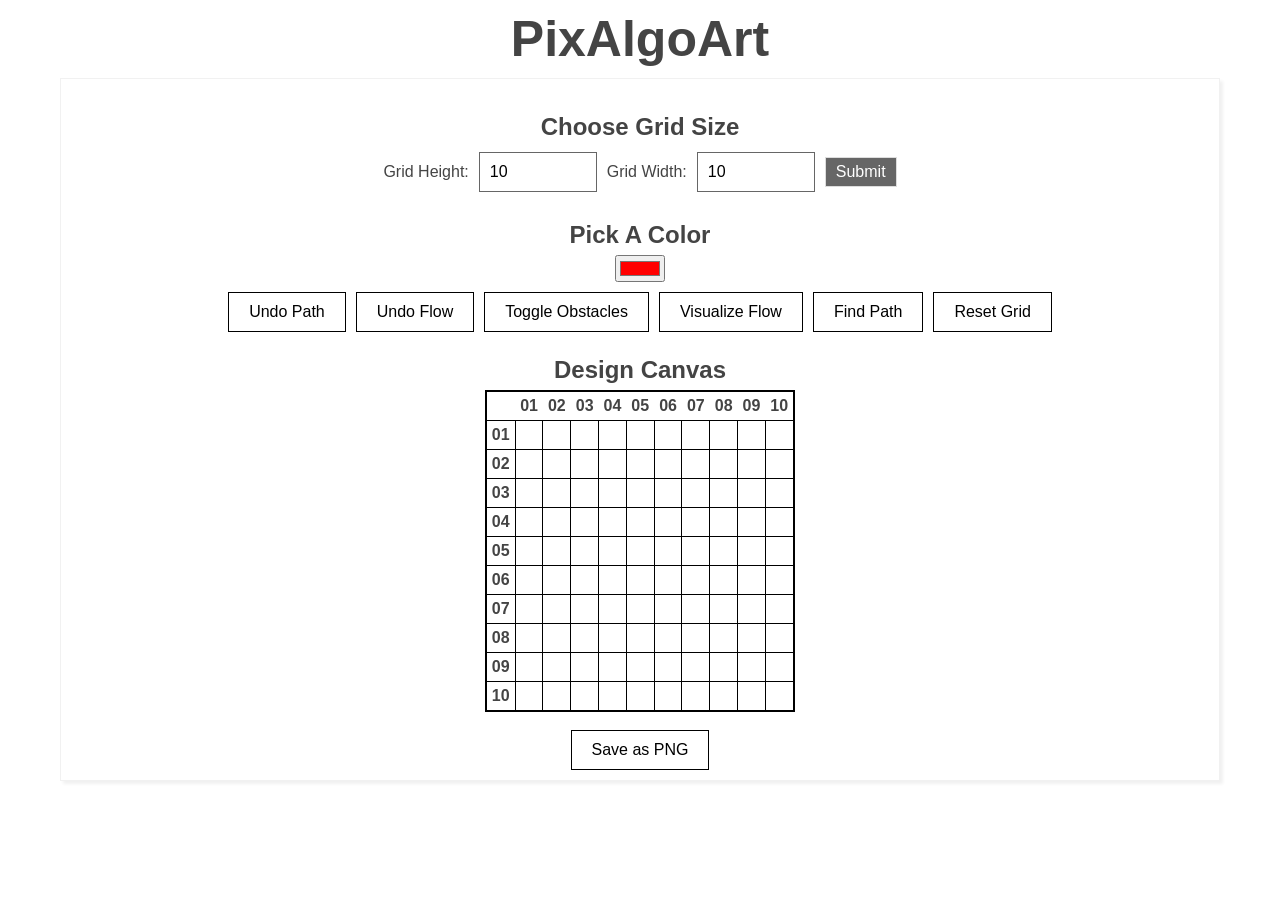
==== index.html @ 0eabc54c "first commit" ====
<!DOCTYPE html>
<html lang="en">
<head>
    <meta charset="UTF-8">
    <meta name="viewport" content="width=device-width, initial-scale=1.0">
    <title>PixAlgoArt</title>
    <link rel="stylesheet" href="styles.css">
</head>
<body>
    <h1>PixAlgoArt</h1>

    <div class="container">
        <h2>Choose Grid Size</h2>
        <form id="sizePicker">
            <label>Grid Height:</label>
            <input type="number" id="inputHeight" name="height" min="1" value="10">
            <label>Grid Width:</label>
            <input type="number" id="inputWidth" name="width" min="1" value="10">
            <button type="submit">Submit</button>
        </form>

        <h2>Pick A Color</h2>
        <input type="color" id="colorPicker" value="#ff0000">
        <div class="button-container">
            <button id="undoBtn">Undo Path</button>
            <button id="undoFlowBtn">Undo Flow</button>
            <button id="obstacleBtn">Toggle Obstacles</button>
            <button id="visualizeFlowBtn">Visualize Flow</button>
            <button id="findPathBtn">Find Path</button>
            <button id="resetBtn">Reset Grid</button>
            
        </div>

       
     
        <h2>Design Canvas</h2>
        <table id="pixelCanvas"></table>

        <br>
        <button id="saveBtn">Save as PNG</button>

        
    </div>

    <script src="script.js"></script>
</body>
</html>
---- styles.css ----
body {
    text-align: center;
    font-family: "Source Sans Pro", sans-serif;
    font-size: 16px;
    color: #444;
}

h1 {
    font-family: "Monoton", sans-serif;
    font-size: 50px;
    margin: 0.2em;
}

h2 {
    margin: 1em 0 0.25em;
}

.obstacle {
    background-color: #000; 
    border: 1px solid #666;  
}

.container {
    margin: 10px auto;
    width: 90%;
    padding: 10px;
    border: 1px solid #f1f1f1;
    box-shadow: 3px 3px 3px 0px #f1f1f1;
    display: flex;
    flex-direction: column;
    justify-content: center;
    align-items: center;
}

#sizePicker {
    display: flex;
    flex-flow: row wrap;
    align-items: center;
}

#sizePicker label {
    margin: 5px 10px 5px 0;
    font-weight: 400;
}

#sizePicker input {
    vertical-align: middle;
    margin: 5px 10px 5px 0;
    padding: 10px;
    border: 1px solid #666;
    font: inherit;
}

input[type="number"] {
    width: 6em;
}

#sizePicker button {
    padding: 5px 10px;
    background-color: #666;
    border: 1px solid #ddd;
    color: white;
    font: inherit;
    font-weight: 400;
}

#sizePicker button:hover {
    background-color: #ccc;
}

table,
tr,
td {
    border: 1px solid black;
}

table {
    border-collapse: collapse;
    margin: 0 auto;
}

tr {
    height: 20px;
}

td {
    width: 20px;
    height: 20px;
    text-align: center;
    vertical-align: middle; 
  }

th {
    text-align: center;
    padding: 5px;
}

button {
    padding: 10px 20px;
    font-size: 16px;
    cursor: pointer;
    border: 1px solid #000000;
    background-color: #ffffff;
    color: rgb(0, 0, 0);
    font-weight: 400;
}
button:hover {
    background-color: #ccc;
}

.table-container {
    display: flex;
    flex-direction: column;
    align-items: center;
}

.table-wrapper {
    display: table;
    width: 100%;
    height: 100%;
    border-collapse: collapse;
}

.button-container {
    display: flex;
    flex-direction: row;
    justify-content: center;
    align-items: center; 
    gap: 10px;
    margin-top: 10px; 
}
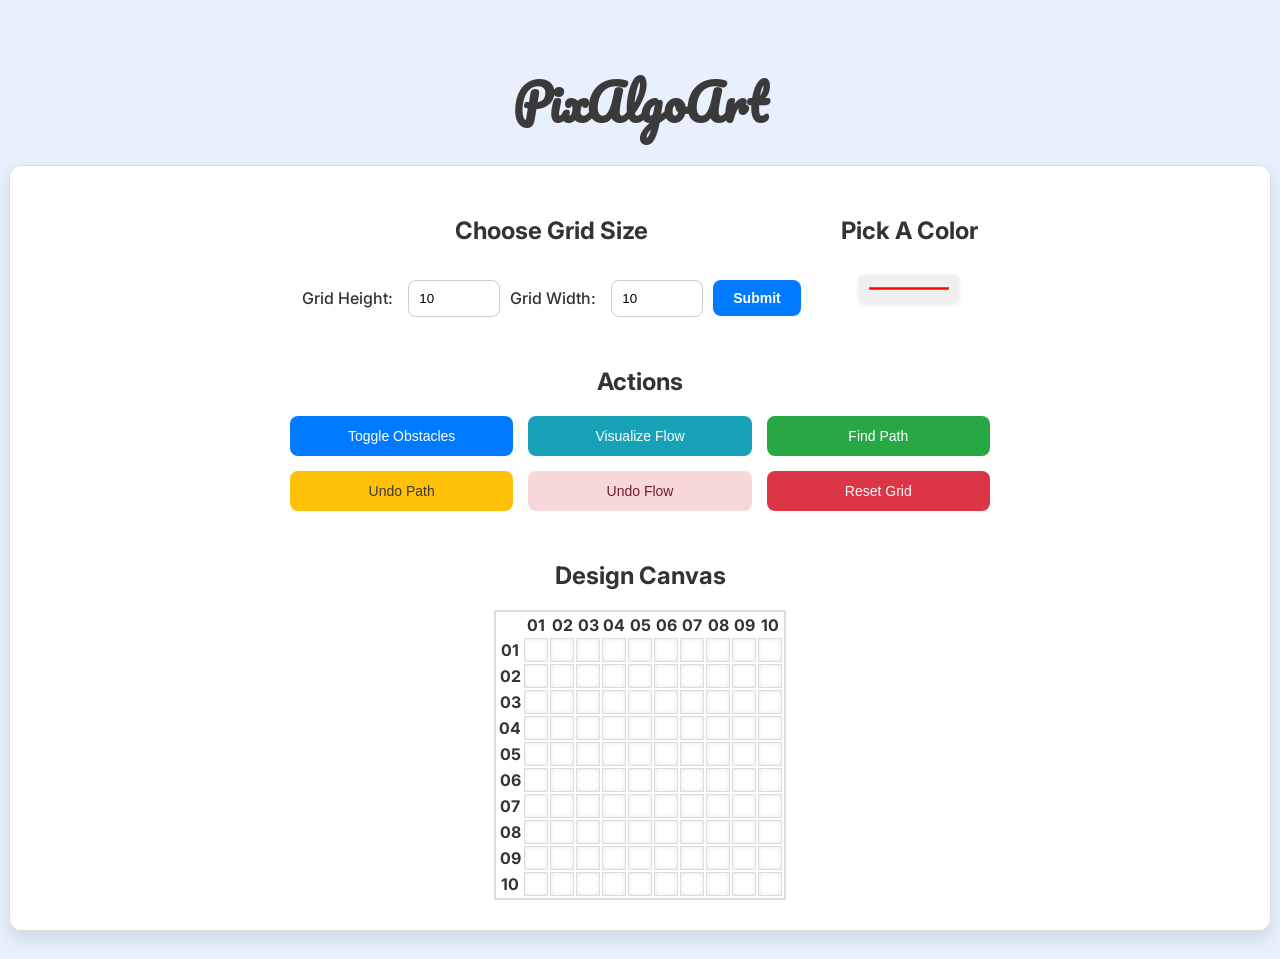
==== commit 720b615e: "Update CSS" ====
--- a/index.html
+++ b/index.html
@@ -5,41 +5,44 @@
     <meta name="viewport" content="width=device-width, initial-scale=1.0">
     <title>PixAlgoArt</title>
     <link rel="stylesheet" href="styles.css">
+    <link href="https://fonts.googleapis.com/css2?family=Inter:wght@400;500;600&family=Pacifico&display=swap" rel="stylesheet">
 </head>
 <body>
     <h1>PixAlgoArt</h1>
 
     <div class="container">
-        <h2>Choose Grid Size</h2>
-        <form id="sizePicker">
-            <label>Grid Height:</label>
-            <input type="number" id="inputHeight" name="height" min="1" value="10">
-            <label>Grid Width:</label>
-            <input type="number" id="inputWidth" name="width" min="1" value="10">
-            <button type="submit">Submit</button>
-        </form>
-
-        <h2>Pick A Color</h2>
-        <input type="color" id="colorPicker" value="#ff0000">
-        <div class="button-container">
-            <button id="undoBtn">Undo Path</button>
-            <button id="undoFlowBtn">Undo Flow</button>
-            <button id="obstacleBtn">Toggle Obstacles</button>
-            <button id="visualizeFlowBtn">Visualize Flow</button>
-            <button id="findPathBtn">Find Path</button>
-            <button id="resetBtn">Reset Grid</button>
+        <div class="top-controls">
+            <div class="grid-controls">
+                <h2>Choose Grid Size</h2>
+                <form id="sizePicker">
+                    <label for="inputHeight">Grid Height:</label>
+                    <input type="number" id="inputHeight" name="height" min="1" value="10">
+                    <label for="inputWidth">Grid Width:</label>
+                    <input type="number" id="inputWidth" name="width" min="1" value="10">
+                    <button type="submit">Submit</button>
+                </form>
+            </div>
             
+            <div class="color-picker-section">
+                <h2>Pick A Color</h2>
+                <input type="color" id="colorPicker" value="#ff0000">
+            </div>
         </div>
 
-       
-     
+        <div class="button-section">
+            <h2>Actions</h2>
+            <div class="button-grid">
+                <button id="obstacleBtn">Toggle Obstacles</button>
+                <button id="visualizeFlowBtn">Visualize Flow</button>
+                <button id="findPathBtn">Find Path</button>
+                <button id="undoBtn">Undo Path</button>
+                <button id="undoFlowBtn">Undo Flow</button>
+                <button id="resetBtn">Reset Grid</button>
+            </div>
+        </div>
+
         <h2>Design Canvas</h2>
         <table id="pixelCanvas"></table>
-
-        <br>
-        <button id="saveBtn">Save as PNG</button>
-
-        
     </div>
 
     <script src="script.js"></script>
--- a/styles.css
+++ b/styles.css
@@ -1,131 +1,212 @@
 body {
-    text-align: center;
-    font-family: "Source Sans Pro", sans-serif;
+    font-family: 'Inter', sans-serif; 
     font-size: 16px;
-    color: #444;
+    color: #333;
+    background-color: #e8f0fe;
+    padding: 20px;
+    display: flex;
+    flex-direction: column;
+    align-items: center;
 }
 
 h1 {
-    font-family: "Monoton", sans-serif;
-    font-size: 50px;
-    margin: 0.2em;
-}
-
-h2 {
-    margin: 1em 0 0.25em;
-}
-
-.obstacle {
-    background-color: #000; 
-    border: 1px solid #666;  
+    font-family: 'Pacifico', cursive; 
+    font-size: 48px;
+    margin-bottom: 20px;
+    color: #3a3a3a;
 }
 
 .container {
-    margin: 10px auto;
-    width: 90%;
+    background-color: #ffffff;
+    border: 1px solid #ddd;
+    border-radius: 12px;
+    box-shadow: 0 8px 16px rgba(0, 0, 0, 0.1);
+    width: 100%;
+    max-width: 1200px;
+    padding: 30px;
+    display: flex;
+    flex-direction: column;
+    align-items: center;
+}
+
+.top-controls {
+    display: flex;
+    justify-content: center;
+    align-items: flex-start;
+    width: 100%;
+    gap: 40px;
+    margin-bottom: 30px;
+}
+
+.grid-controls, .color-picker-section {
+    display: flex;
+    flex-direction: column;
+    align-items: center;
+    gap: 15px;
+}
+
+#sizePicker {
+    display: flex;
+    gap: 10px;
+    align-items: center;
+}
+
+#sizePicker label {
+    margin-right: 5px;
+    font-weight: 500;
+}
+
+#sizePicker input {
     padding: 10px;
-    border: 1px solid #f1f1f1;
-    box-shadow: 3px 3px 3px 0px #f1f1f1;
-    display: flex;
-    flex-direction: column;
-    justify-content: center;
-    align-items: center;
-}
-
-#sizePicker {
-    display: flex;
-    flex-flow: row wrap;
-    align-items: center;
-}
-
-#sizePicker label {
-    margin: 5px 10px 5px 0;
-    font-weight: 400;
-}
-
-#sizePicker input {
-    vertical-align: middle;
-    margin: 5px 10px 5px 0;
-    padding: 10px;
-    border: 1px solid #666;
-    font: inherit;
-}
-
-input[type="number"] {
-    width: 6em;
+    border: 1px solid #ccc;
+    border-radius: 8px;
+    width: 70px;
+    outline: none;
+    transition: border-color 0.2s;
+}
+
+#sizePicker input:focus {
+    border-color: #007BFF;
 }
 
 #sizePicker button {
-    padding: 5px 10px;
-    background-color: #666;
-    border: 1px solid #ddd;
-    color: white;
-    font: inherit;
-    font-weight: 400;
+    padding: 10px 20px;
+    border: none;
+    background-color: #007BFF;
+    color: white;
+    border-radius: 8px;
+    cursor: pointer;
+    font-size: 14px;
+    font-weight: 600;
+    transition: background-color 0.3s, transform 0.2s;
 }
 
 #sizePicker button:hover {
-    background-color: #ccc;
-}
-
-table,
-tr,
-td {
-    border: 1px solid black;
-}
-
-table {
+    background-color: #0056b3;
+    transform: translateY(-2px);
+}
+
+.color-picker-section {
+    display: flex;
+    flex-direction: column;
+    align-items: center;
+    gap: 10px;
+}
+
+#colorPicker {
+    border: none;
+    border-radius: 4px;
+    padding: 8px;
+    width: 100px;
+    box-shadow: 0 2px 5px rgba(0, 0, 0, 0.1);
+}
+
+.button-section {
+    display: flex;
+    flex-direction: column;
+    align-items: center;
+    width: 100%;
+    margin-bottom: 30px;
+}
+
+.button-grid {
+    display: grid;
+    grid-template-columns: repeat(3, 1fr);
+    gap: 15px;
+    width: 100%;
+    max-width: 700px;
+}
+
+button {
+    padding: 12px 20px;
+    border: none;
+    border-radius: 8px;
+    cursor: pointer;
+    font-size: 14px;
+    font-weight: 500;
+    transition: background-color 0.3s, transform 0.2s;
+}
+
+button:hover {
+    opacity: 0.9;
+    transform: translateY(-2px);
+}
+
+button#obstacleBtn {
+    background-color: #007BFF;
+    color: white;
+}
+
+button#obstacleBtn:hover {
+    background-color: #0056b3;
+}
+
+button#visualizeFlowBtn {
+    background-color: #17a2b8;
+    color: white;
+}
+
+button#visualizeFlowBtn:hover {
+    background-color: #138496;
+}
+
+button#findPathBtn {
+    background-color: #28a745;
+    color: white;
+}
+
+button#findPathBtn:hover {
+    background-color: #218838;
+}
+
+button#undoBtn {
+    background-color: #ffc107;
+    color: #3a3a3a;
+}
+
+button#undoBtn:hover {
+    background-color: #e0a800;
+}
+
+button#undoFlowBtn {
+    background-color: #f8d7da;
+    color: #721c24;
+}
+
+button#undoFlowBtn:hover {
+    background-color: #f5c6cb;
+}
+
+button#resetBtn {
+    background-color: #dc3545;
+    color: white;
+}
+
+button#resetBtn:hover {
+    background-color: #c82333;
+}
+
+#pixelCanvas {
     border-collapse: collapse;
     margin: 0 auto;
-}
-
-tr {
-    height: 20px;
+    background-color: #ffffff;
+    border: 2px solid #ddd;
+    border-radius: 12px;
 }
 
 td {
     width: 20px;
     height: 20px;
-    text-align: center;
-    vertical-align: middle; 
-  }
-
-th {
-    text-align: center;
-    padding: 5px;
-}
-
-button {
-    padding: 10px 20px;
-    font-size: 16px;
+    border: 1px solid #ddd;
+    transition: background-color 0.2s;
+    box-shadow: inset 0 0 4px rgba(0, 0, 0, 0.1);
+}
+
+td:hover {
     cursor: pointer;
-    border: 1px solid #000000;
-    background-color: #ffffff;
-    color: rgb(0, 0, 0);
-    font-weight: 400;
-}
-button:hover {
-    background-color: #ccc;
-}
-
-.table-container {
-    display: flex;
-    flex-direction: column;
-    align-items: center;
-}
-
-.table-wrapper {
-    display: table;
-    width: 100%;
-    height: 100%;
-    border-collapse: collapse;
-}
-
-.button-container {
-    display: flex;
-    flex-direction: row;
-    justify-content: center;
-    align-items: center; 
-    gap: 10px;
-    margin-top: 10px; 
-}
+    box-shadow: inset 0 0 4px rgba(0, 0, 0, 0.2);
+}
+
+td.obstacle {
+    background-color: #000;
+}
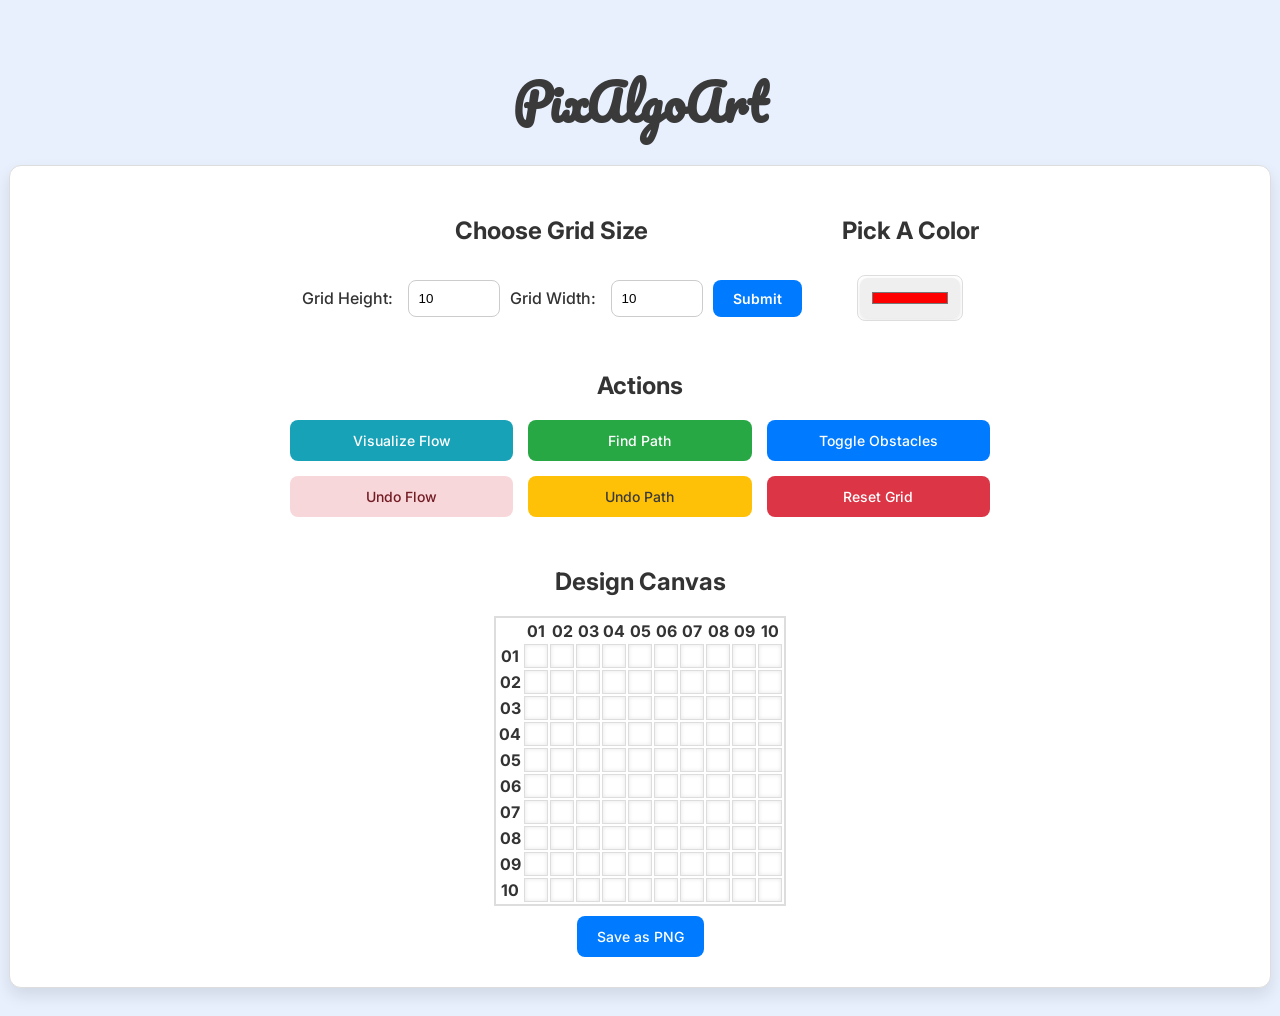
==== commit 824c1a4b: "Add save button" ====
--- a/index.html
+++ b/index.html
@@ -25,26 +25,29 @@
             
             <div class="color-picker-section">
                 <h2>Pick A Color</h2>
-                <input type="color" id="colorPicker" value="#ff0000">
-            </div>
+                <div class="color-picker-container">
+                    <input type="color" id="colorPicker" value="#ff0000">
+                </div>
+            </div>            
         </div>
 
         <div class="button-section">
             <h2>Actions</h2>
             <div class="button-grid">
-                <button id="obstacleBtn">Toggle Obstacles</button>
                 <button id="visualizeFlowBtn">Visualize Flow</button>
                 <button id="findPathBtn">Find Path</button>
+                <button id="obstacleBtn">Toggle Obstacles</button>
+                <button id="undoFlowBtn">Undo Flow</button>
                 <button id="undoBtn">Undo Path</button>
-                <button id="undoFlowBtn">Undo Flow</button>
                 <button id="resetBtn">Reset Grid</button>
             </div>
-        </div>
+        </div>        
 
         <h2>Design Canvas</h2>
         <table id="pixelCanvas"></table>
+        <button id="saveBtn">Save as PNG</button>        
+
     </div>
-
     <script src="script.js"></script>
 </body>
 </html>
--- a/styles.css
+++ b/styles.css
@@ -93,13 +93,24 @@
     gap: 10px;
 }
 
+.color-picker-container {
+    border: 1px solid #ddd;
+    border-radius: 8px;
+    padding: 2px;
+    display: inline-block;
+    overflow: hidden; 
+}
+
 #colorPicker {
     border: none;
-    border-radius: 4px;
-    padding: 8px;
-    width: 100px;
+    border-radius: 8px; 
+    padding: 10px; 
+    width: 100px; 
+    height: 40px; 
     box-shadow: 0 2px 5px rgba(0, 0, 0, 0.1);
-}
+    cursor: pointer;
+}
+
 
 .button-section {
     display: flex;
@@ -123,6 +134,7 @@
     border-radius: 8px;
     cursor: pointer;
     font-size: 14px;
+    font-family: 'Inter', sans-serif;
     font-weight: 500;
     transition: background-color 0.3s, transform 0.2s;
 }
@@ -210,3 +222,23 @@
 td.obstacle {
     background-color: #000;
 }
+
+#saveBtn {
+    background-color: #007BFF;
+    color: white;
+    padding: 12px 20px;
+    border: none;
+    border-radius: 8px;
+    cursor: pointer;
+    font-size: 14px;
+    font-family: 'Inter', sans-serif;
+    font-weight: 500;
+    margin-top: 10px; 
+    transition: background-color 0.3s, transform 0.2s;
+}
+
+#saveBtn:hover {
+    background-color: #0056b3;
+    transform: translateY(-2px);
+}
+
